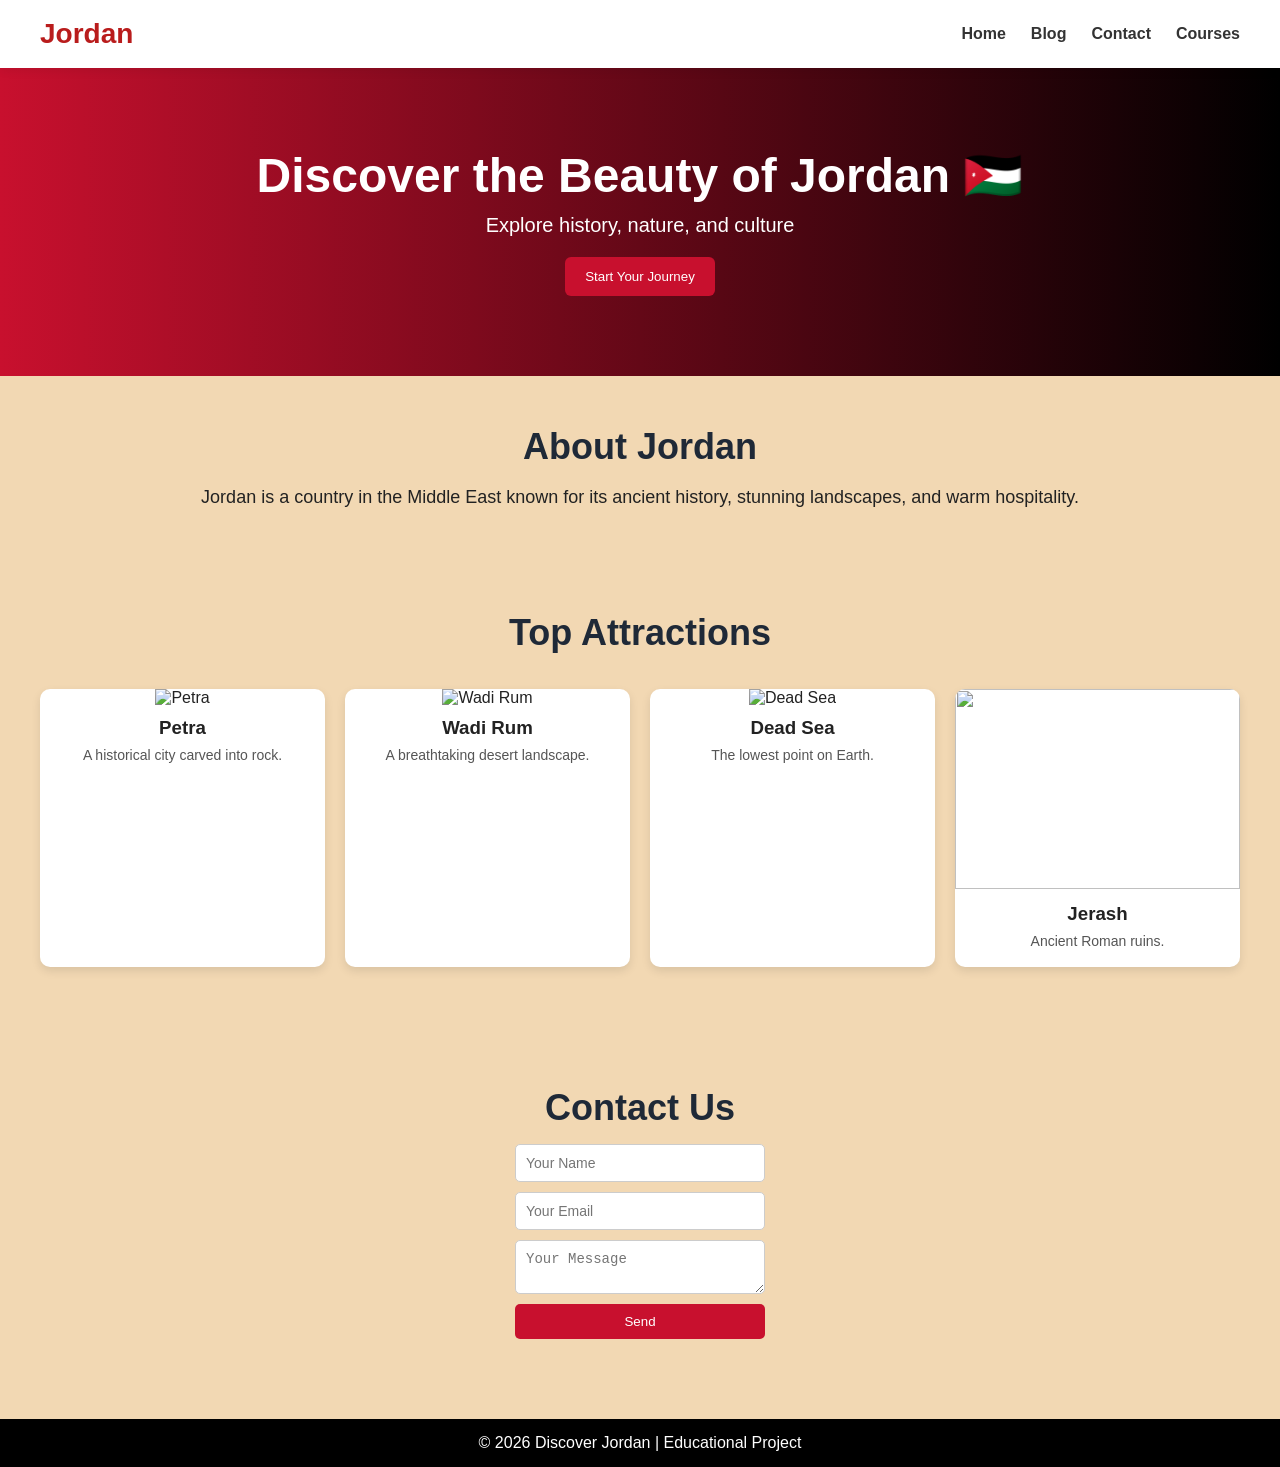
==== index.html @ bf40acca "Add files via upload" ====
<!DOCTYPE html>
<html lang="en">

<head>
    <link rel="stylesheet" href="gh.css">
    <meta charset="UTF-8">
    <meta name="viewport" content="width=device-width, initial-scale=1.0">
    <title>Discover Jordan</title>
    <link rel="stylesheet" href="style.css">
</head>

<body>

<nav class="navbar">
    <div class="logo">Jordan</div>

    <ul class="nav-links">
        <li><a href="#">Home</a></li>
        <li><a href="#">Blog</a></li>
        <li><a href="#">Contact</a></li>
        <li><a href="#">Courses</a></li>
    </ul>
</nav>
    <header>
        <h1>Discover the Beauty of Jordan 🇯🇴</h1>
        <p>Explore history, nature, and culture</p>
        <button onclick="scrollToSection('about')">Start Your Journey</button>
    </header>

    <section id="about">
        <h2>About Jordan</h2>
        <p>
            Jordan is a country in the Middle East known for its ancient history,
            stunning landscapes, and warm hospitality.
        </p>
    </section>

<section id="places">
    <h2>Top Attractions</h2>
    <div class="cards">
        <div class="card">
            <img src="images/ب.jpg" alt="Petra">
            <h3>Petra</h3>
            <p>A historical city carved into rock.</p>
        </div>

        <div class="card">
            <img src="images/و.jpg" alt="Wadi Rum">
            <h3>Wadi Rum</h3>
            <p>A breathtaking desert landscape.</p>
        </div>

        <div class="card">
            <img src="images/ي.jpg" alt="Dead Sea">
            <h3>Dead Sea</h3>
            <p>The lowest point on Earth.</p>
        </div>

        <div class="card">
            <img src="images/ج.jpg"Jerash">
            <h3>Jerash</h3>
            <p>Ancient Roman ruins.</p>
        </div>
    </div>
</section>

    <section id="contact">
        <h2>Contact Us</h2>
        <form onsubmit="return showMessage()">
            <input type="text" placeholder="Your Name" required>
            <input type="email" placeholder="Your Email" required>
            <textarea placeholder="Your Message" required></textarea>
            <button type="submit">Send</button>
        </form>
        <p id="msg"></p>
    </section>

    <footer>
        <p>© 2026 Discover Jordan | Educational Project</p>
    </footer>

    <script src="script.js"></script>
    

</body>

</html>
---- gh.css ----
* {
    margin: 0;
    padding: 0;
    box-sizing: border-box;
}

body {
    font-family: Arial, sans-serif;
    text-align: center;
    background-color: #f2d8b3;
    color: #222;
}

.navbar {
    background: white;
    padding: 18px 40px;
    display: flex;
    justify-content: space-between;
    align-items: center;
    box-shadow: 0 2px 10px rgba(0, 0, 0, 0.08);
    position: sticky;
    top: 0;
    z-index: 1000;
}

.logo {
    font-size: 28px;
    font-weight: bold;
    color: #b91c1c;
}

.nav-links {
    list-style: none;
    display: flex;
    gap: 25px;
}

.nav-links a {
    text-decoration: none;
    color: #333;
    font-size: 16px;
    font-weight: 600;
    transition: 0.3s;
    position: relative;
}

.nav-links a:hover {
    color: #b91c1c;
}

.nav-links a::after {
    content: "";
    position: absolute;
    left: 0;
    bottom: -5px;
    width: 0;
    height: 2px;
    background: #b91c1c;
    transition: 0.3s;
}

.nav-links a:hover::after {
    width: 100%;
}

header {
    background: linear-gradient(to right, #c8102e, black);
    color: white;
    padding: 80px 20px;
}

header h1 {
    font-size: 48px;
    margin-bottom: 10px;
}

header p {
    font-size: 20px;
    margin-bottom: 20px;
}

header button {
    background: #c8102e;
    color: white;
    border: none;
    padding: 12px 20px;
    cursor: pointer;
    border-radius: 6px;
    transition: 0.3s;
}

header button:hover {
    background: #991b1b;
}

section {
    padding: 50px 20px;
}

section h2 {
    margin-bottom: 15px;
    font-size: 36px;
    color: #1f2937;
}

section p {
    font-size: 18px;
    line-height: 1.6;
}

.cards {
    display: grid;
    grid-template-columns: repeat(auto-fit, minmax(250px, 1fr));
    gap: 20px;
    padding: 20px;
}

.card {
    background: white;
    border-radius: 10px;
    overflow: hidden;
    text-align: center;
    box-shadow: 0 4px 10px rgba(0, 0, 0, 0.1);
    transition: 0.3s;
}

.card:hover {
    transform: scale(1.05);
}

.card img {
    width: 100%;
    height: 200px;
    object-fit: cover;
}

.card h3 {
    margin: 10px 0 5px;
    color: #222;
}

.card p {
    padding: 0 10px 15px;
    font-size: 14px;
    color: #555;
}

form {
    display: flex;
    flex-direction: column;
    gap: 10px;
    width: 250px;
    margin: auto;
}

input,
textarea {
    padding: 10px;
    border: 1px solid #ccc;
    border-radius: 5px;
    font-size: 14px;
}

button {
    background: #c8102e;
    color: white;
    border: none;
    padding: 10px;
    cursor: pointer;
    border-radius: 5px;
    transition: 0.3s;
}

button:hover {
    background: #991b1b;
}

footer {
    background: black;
    color: white;
    padding: 15px;
    margin-top: 30px;
}

@media (max-width: 768px) {
    .navbar {
        flex-direction: column;
        gap: 15px;
        padding: 20px;
    }

    .nav-links {
        flex-wrap: wrap;
        justify-content: center;
    }

    header h1 {
        font-size: 32px;
    }

    header p {
        font-size: 16px;
    }
}
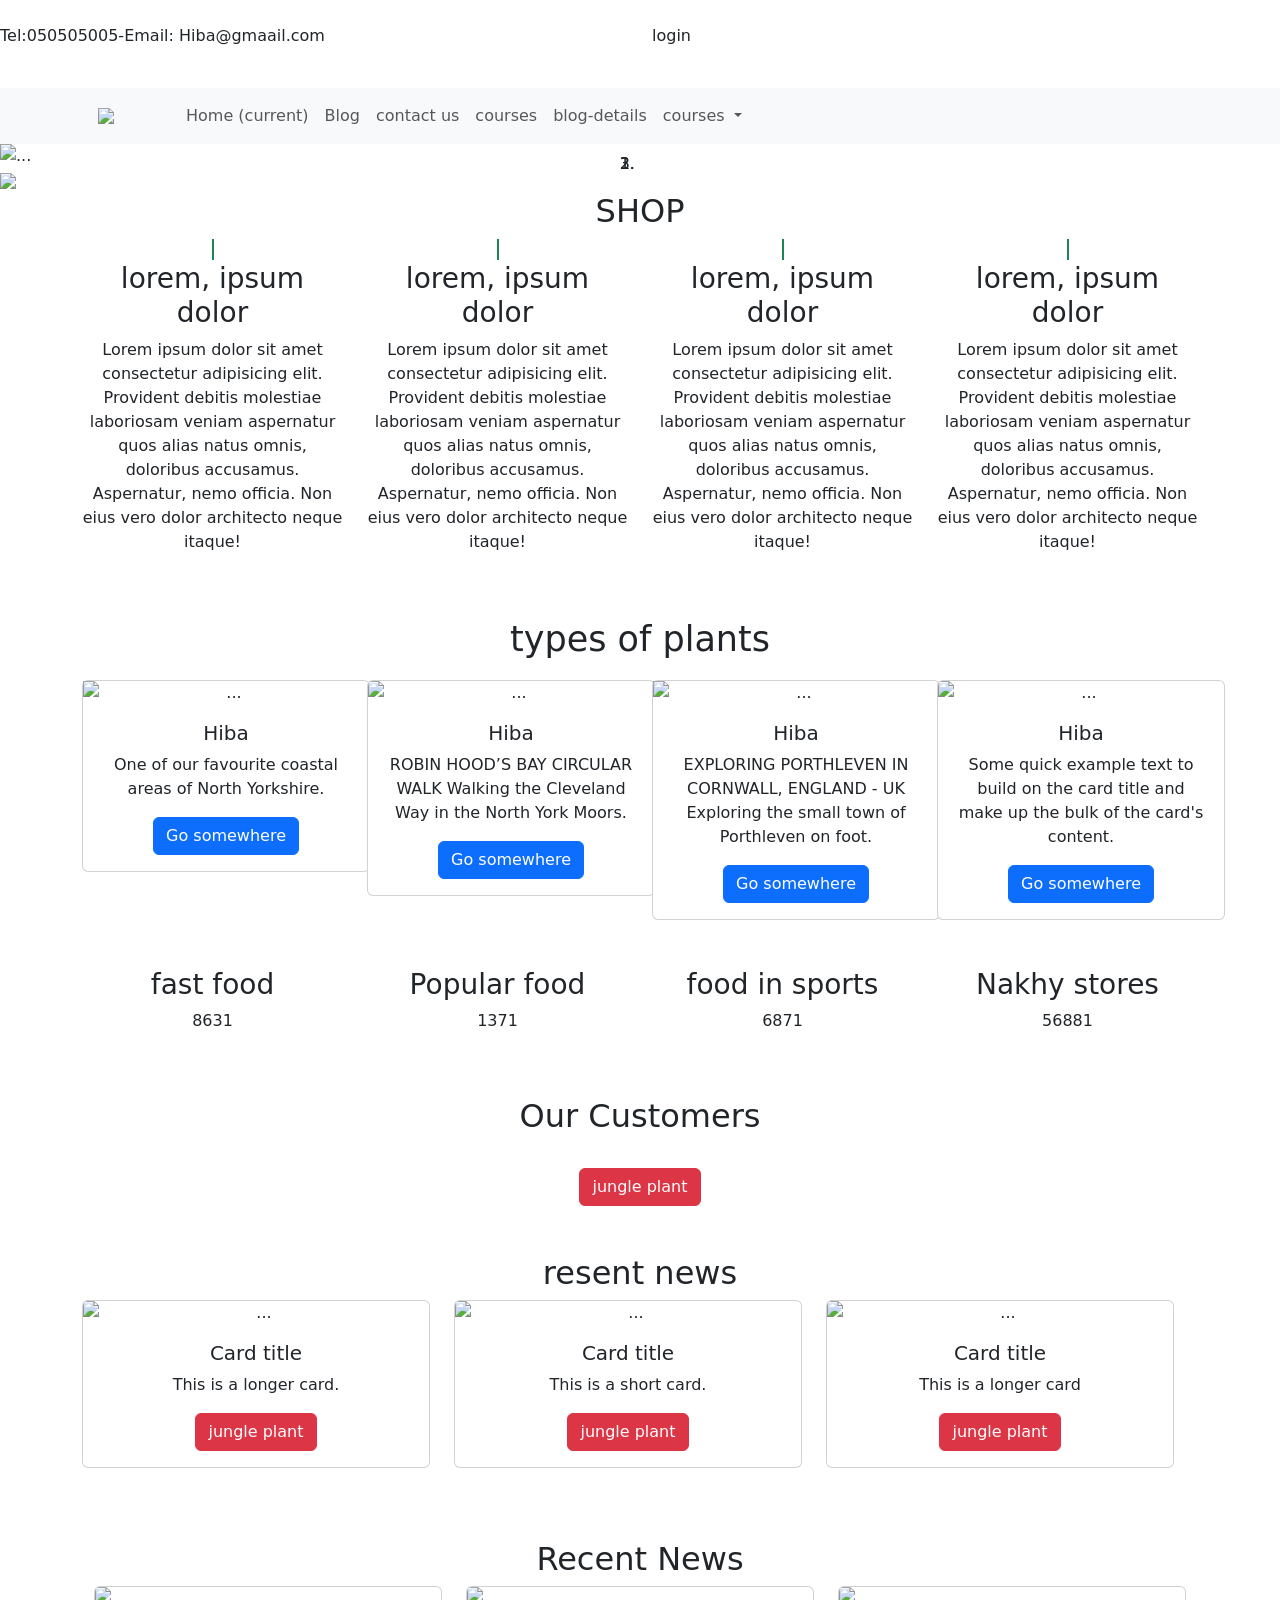
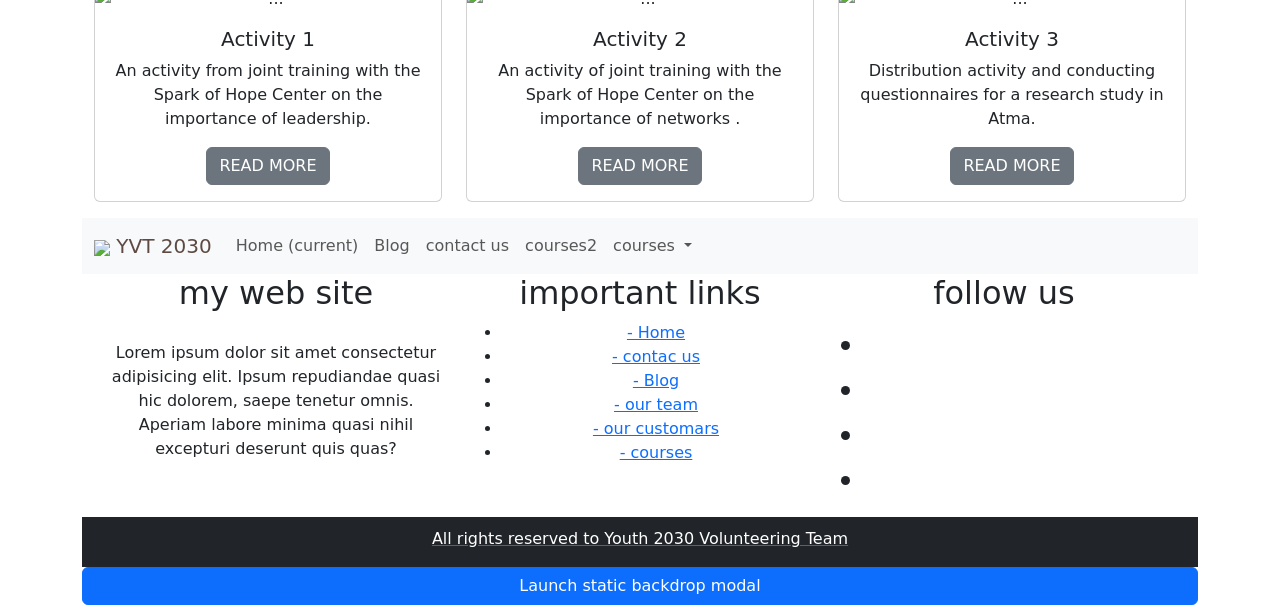
==== commit 68bedb03: "Add files via upload" ====
--- a/index.html
+++ b/index.html
@@ -1,87 +1,600 @@
 <!DOCTYPE html>
 <html lang="en">
-
 <head>
-    <link rel="stylesheet" href="gh.css">
     <meta charset="UTF-8">
-    <meta name="viewport" content="width=device-width, initial-scale=1.0">
-    <title>Discover Jordan</title>
-    <link rel="stylesheet" href="style.css">
+    <meta http-equiv="X-UA-Compatible" content="IE=edge">
+    <meta name="viewport" content="width= , initial-scale=1.0">
+    <link rel="stylesheet" href="https://use.fontawesome.com/releases/v6.1.1/css/all.css" integrity="sha384-/frq1SRXYH/bSyou/HUp/hib7RVN1TawQYja658FEOodR/FQBKVqT9Ol+Oz3Olq5" crossorigin="anonymous"/>
+    <link rel="stylesheet"href ="https://cdn.jsdelivr.net/npm/bootstrap@5.1.3/dist/css/bootstrap.min.css" rel="stylesheet" integrity="sha384-1BmE4kWBq78iYhFldvKuhfTAU6auU8tT94WrHftjDbrCEXSU1oBoqyl2QvZ6jIW3" crossorigin="anonymous">
+    <link rel="stylesheet" href="css/style.css">
+    <title>مشروع السيارات </title>
 </head>
-
 <body>
-
-<nav class="navbar">
-    <div class="logo">Jordan</div>
-
-    <ul class="nav-links">
-        <li><a href="#">Home</a></li>
-        <li><a href="#">Blog</a></li>
-        <li><a href="#">Contact</a></li>
-        <li><a href="#">Courses</a></li>
-    </ul>
+    <!-- stort header -->
+  <div class=" header">
+   <dive class="container"> 
+    <div class="row">
+            <div class="col" >
+         Tel:050505005-Email: Hiba@gmaail.com
+        </div>
+        <div class="col">
+           <p> login</p>
+            </div>
+       </div>
+    </div>
+</dive>
+
+<!-- End Header -->
+
+<!-- start navbar -->
+
+
+
+
+
+
+
+    
+<nav class="navbar navbar-expand-lg navbar-light bg-light">
+  <div class="container">
+    <a class="navbar-brand" href="#" style="color: #5e4a43">
+      <img src="" style="width: 50px" /> 
+    </a>
+    <img src="https://i.pinimg.com/564x/9b/16/ac/9b16ac992d1b89358af3dbe04a2aecd4.jpg" style="width: 80px;">
+  </a>
+
+    <button
+      class="navbar-toggler"
+      type="button"
+      data-toggle="collapse"
+      data-target="#navbarSupportedContent"
+      aria-controls="navbarSupportedContent"
+      aria-expanded="false"
+      aria-label="Toggle navigation"
+    >
+      <span class="navbar-toggler-icon"></span>
+    </button>
+
+    <div class="collapse navbar-collapse" id="navbarSupportedContent">
+      <ul class="navbar-nav ml-auto">
+        <li class="nav-item active">
+          <a class="nav-link" href="index.html"
+            >Home <span class="sr-only">(current)</span></a
+          >
+        </li>
+        <li class="nav-item">
+          <a class="nav-link" href="blog.html">Blog</a>
+        </li>
+        <li class="nav-item">
+          <a class="nav-link" href="contact-us.html">contact us</a>
+        </li>
+        <li class="nav-item">
+              <a class="nav-link" href="courses.html">courses</a>
+              
+              <li class="nav-item">
+                <a class="nav-link" href="blog-details.html">blog-details</a>
+
+        <li class="nav-item dropdown">
+          <a
+            class="nav-link dropdown-toggle"
+            href="#"
+            id="navbarDropdown"
+            role="button"
+            data-toggle="dropdown"
+            aria-expanded="false"
+          >
+            courses
+          </a>
+          <div class="dropdown-menu" aria-labelledby="navbarDropdown">
+            <a class="dropdown-item" href="#"> Community participation</a>
+            <a class="dropdown-item" href="#"> mobilize and advocate</a>
+            <div class="dropdown-divider"></div>
+            <div class="dropdown-divider"></div>
+            <a class="dropdown-item" href="#"> Volunteer work</a>
+            <div class="dropdown-divider"></div>
+            <a class="dropdown-item" href="#">development projects</a>
+          </div>
+        </li>
+    
+      </ul>
+    </div>
+  </div>
 </nav>
-    <header>
-        <h1>Discover the Beauty of Jordan 🇯🇴</h1>
-        <p>Explore history, nature, and culture</p>
-        <button onclick="scrollToSection('about')">Start Your Journey</button>
-    </header>
-
-    <section id="about">
-        <h2>About Jordan</h2>
-        <p>
-            Jordan is a country in the Middle East known for its ancient history,
-            stunning landscapes, and warm hospitality.
+
+
+
+
+
+
+
+
+
+
+
+
+
+<!-- End Header -->
+
+
+<!-- start slider -->
+
+<div id="carouselExampleCaptions" class="carousel slide" data-ride="carousel">
+    <ol class="carousel-indicators">
+      <li data-target="#carouselExampleCaptions" data-slide-to="0" class="active"></li>
+      <li data-target="#carouselExampleCaptions" data-slide-to="1"></li>
+      <li data-target="#carouselExampleCaptions" data-slide-to="2"></li>
+    </ol>
+    <div class="carousel-inner">
+        <div class="ovwrlay"></div>
+      <div class="carousel-item active">
+        <img src="images/1651169922469.png" class="d-block w-100" alt="...">
+        <img src="https://i.pinimg.com/564x/9b/16/ac/9b16ac992d1b89358af3dbe04a2aecd4.jpg" style="width: 80px;">
+      
+        <div class="carousel-caption d-none d-md-block">
+          <h style="font-size:50px; background-color:#5e7239 " > First slide label</h5>
+          <p>Some representative<span style="display: inline-block; background-color: #7eb57e">placeholder </span> content for the first slide.</p>
+        </div>
+      </div>
+      <div class="carousel-item">
+        <img src="images/1651175532726.png" class="d-block w-100" alt="...">
+        <div class="carousel-caption d-none d-md-block">
+          <h5 >Second slide label</h5>
+          <p>Some representative placeholder content for the second slide.</p>
+        </div>
+      </div>
+      <div class="carousel-item">
+        <img src="images/1651175117798.png" class="d-block w-100" alt="...">
+        <div class="carousel-caption d-none d-md-block">
+          <h5>Third slide label</h5>
+          <p>Some representative placeholder content for the third slide.</p>
+        </div>
+      </div>
+    </div>
+    <button class="carousel-control-prev" type="button" data-target="#carouselExampleCaptions" data-slide="prev">
+      <span class="carousel-control-prev-icon" aria-hidden="true"></span>
+      <span class="sr-only">Previous</span>
+    </button>
+    <button class="carousel-control-next" type="button" data-target="#carouselExampleCaptions" data-slide="next">
+      <span class="carousel-control-next-icon" aria-hidden="true"></span>
+      <span class="sr-only">Next</span>
+    </button>
+  </div>
+
+<!-- End slider -->
+
+<!-- start feutures -->
+<div class="feutures text-center">
+    <h2> SHOP</h2>
+    <div class="container">
+        <div class="row">
+        <div class="col-lg-3 col-sm-6">
+            <i class="fas fa-leaf border border-success"></i>
+         <h3> lorem, ipsum dolor</h3>    
+             <p>Lorem ipsum dolor sit amet consectetur adipisicing elit. Provident debitis molestiae laboriosam veniam aspernatur quos alias natus omnis, doloribus accusamus. Aspernatur, nemo officia. Non eius vero dolor architecto neque itaque!</p>
+        </div> 
+    
+        <div class="col-lg-3 col-sm-6">
+            <i class="fas fa-leaf border border-success"></i>
+         <h3> lorem, ipsum dolor</h3>    
+             <p>Lorem ipsum dolor sit amet consectetur adipisicing elit. Provident debitis molestiae laboriosam veniam aspernatur quos alias natus omnis, doloribus accusamus. Aspernatur, nemo officia. Non eius vero dolor architecto neque itaque!</p>
+             </div>
+
+             <div class="col-lg-3 col-sm-6">
+                <i class="fas fa-leaf border border-success"></i>
+             <h3> lorem, ipsum dolor</h3>    
+                 <p>Lorem ipsum dolor sit amet consectetur adipisicing elit. Provident debitis molestiae laboriosam veniam aspernatur quos alias natus omnis, doloribus accusamus. Aspernatur, nemo officia. Non eius vero dolor architecto neque itaque!</p>
+            </div> 
+            
+            <div class="col-lg-3 col-sm-6">
+                <i class="fas fa-leaf border border-success"></i>
+             <h3> lorem, ipsum dolor</h3>    
+                 <p>Lorem ipsum dolor sit amet consectetur adipisicing elit. Provident debitis molestiae laboriosam veniam aspernatur quos alias natus omnis, doloribus accusamus. Aspernatur, nemo officia. Non eius vero dolor architecto neque itaque!</p>
+            </div> 
+
+
+
+        </div> 
+
+        </div>
+    </div>
+</div>
+
+<!-- End feutures -->
+
+<div class="our-teame mt-5 text-center">
+    <h2 style="font-size: 35px; margin-bottom: 20px;">types of plants</h2>
+    <div class="container">
+    <dive class="row">
+<div class="col-lg-3 col sm-6">
+    <div class="card" style="width: 18rem;">
+        <img src="images/144.jfif"card-img-top" alt="...">
+        <div class="card-body">
+          <h5 class="card-title">Hiba</h5>
+          <p class="card-text">One of our favourite coastal areas of North Yorkshire. </p>
+          <a href="#" class="btn btn-primary">Go somewhere</a>
+          <a href=""></a><i class="fa-brands fa-facebook-f fa-2x "style=" color: #339966"></i>
+          <a href=""></a><i class="fa-brands fa-whatsapp  fa-2x"style=" color: #339966"></i>
+          <a href=""></a><i class="fa-brands fa-instagram fa-2x "style=" color: #339966" ></i>
+        </div>
+      </div>
+   </div>
+
+
+   <div class="col-lg-3 col sm-6">
+    <div class="card" style="width: 18rem;">
+        <img src="images/2323.jpg" class="card-img-top" alt="...">
+        <div class="card-body">
+          <h5 class="card-title">Hiba</h5>
+          <p class="card-text">ROBIN HOOD’S BAY CIRCULAR WALK
+            Walking the Cleveland Way in the North York Moors.</p>
+          <a href="#" class="btn btn-primary">Go somewhere</a>
+          <a href=""></a><i class="fa-brands fa-facebook-f fa-2x "style=" color: #339966"></i>
+          <a href=""></a><i class="fa-brands fa-whatsapp  fa-2x"style=" color: #339966"></i>
+          <a href=""></a><i class="fa-brands fa-instagram fa-2x "style=" color: #339966" ></i>
+        </div>
+      </div>
+   </div>
+
+
+   <div class="col-lg-3 col sm-6">
+    <div class="card" style="width: 18rem;">
+        <img src="images/5454.jpg"card-img-top" alt="...">
+        <div class="card-body">
+          <h5 class="card-title">Hiba</h5>
+          <p class="card-text">EXPLORING PORTHLEVEN IN CORNWALL, ENGLAND - UK
+            Exploring the small town of Porthleven on foot.</p>
+          <a href="#" class="btn btn-primary">Go somewhere</a>
+          <a href=""></a><i class="fa-brands fa-facebook-f fa-2x "style=" color: #339966"></i>
+          <a href=""></a><i class="fa-brands fa-whatsapp  fa-2x"style=" color: #339966"></i>
+          <a href=""></a><i class="fa-brands fa-instagram fa-2x "style=" color: #339966" ></i>
+        </div>
+      </div>
+   </div>
+
+<!-- End feutures -->
+
+   <div class="col-lg-3 col sm-6">
+    <div class="card" style="width: 18rem;">
+        <img src="images/55557777.jpg"class="card-img-top" alt="...">
+        <div class="card-body">
+          <h5 class="card-title">Hiba</h5>
+          <p class="card-text">Some quick example text to build on the card title and make up the bulk of the card's content.</p>
+          <a href="#" class="btn btn-primary">Go somewhere</a>
+          <a href=""></a><i class="fa-brands fa-facebook-f fa-2x "style=" color: #339966"></i>
+          <a href=""></a><i class="fa-brands fa-whatsapp  fa-2x"style=" color: #339966"></i>
+          <a href=""></a><i class="fa-brands fa-instagram fa-2x "style=" color: #339966" ></i>
+        </div>
+      </div>
+   </div>
+
+
+    </dive>
+    </div>
+</div>
+
+<div class="statistic mt-5 text-center" >
+    <div class="overlay">
+      <div class="container">
+         <div class="row">
+           <div class="col-sm-3">
+            <h3>fast food </h3>
+            <p>8631</p>
+           </div>
+  
+          <div class="col-sm-3">
+            <h3>Popular food</h3>
+            <p>1371</p>
+          </div>
+  
+          <div class="col-sm-3">
+            <h3> food in sports </h3>
+            <p>6871</p>
+          </div>
+  
+          <div class="col-sm-3">
+            <h3>Nakhy stores</h3>
+            <p>56881</p>
+          </div>
+        </div>
+      </div>
+  
+    </div>
+  </div>
+    
+               
+                
+
+            
+<!-- End Header -->
+
+
+<!-- start slider -->
+<div class=" our-customers text-center ">
+    <h2 class="pt-5">Our Customers </h2>
+    <div class=" contoinar">
+        <div class="row">
+            <div class="coi- lg-md-3 col-sm-6">
+                <img src="images/800.jfif"alt=""style=" width:10%;">
+            </div>
+
+            <div class="coi- lg-md-3 col-sm-6">
+                <img src="images/800.jfif"alt=""style=" width:10%;">
+
+            </div>
+
+    
+    </div>
+</div>
+<button class=" btn btn-danger">jungle plant</button>
+<div class="recent_news mt-5 -5">
+    <h2>resent news</h2>
+<div class="container">
+<div class="row">
+    <div class="row row-cols-1 row-cols-md-3">
+        <div class="col mb-4">
+          <div class="card h-70">
+            <img src="images/55.jpg" class="card-img-top" alt="...">
+            <div class="card-body">
+              <h5 class="card-title">Card title</h5>
+              <p class="card-text">This is a longer card.</p>
+              <button class=" btn btn-danger">jungle plant</button>
+            </div>
+          </div>
+        </div>
+        <div class="col mb-2">
+          <div class="card h-70">
+            <img src="images/878877.jpg" class="card-img-top" alt="...">
+            <div class="card-body">
+              <h5 class="card-title">Card title</h5>
+              <p class="card-text">This is a short card.</p>
+              <button class=" btn btn-danger">jungle plant</button>
+            </div>
+          </div>
+        </div>
+        <div class="col mb-4">
+          <div class="card h-70">
+            <img src="images/3333.jpg" class="card-img-top" alt="...">
+            <div class="card-body">
+              <h5 class="card-title">Card title</h5>
+              <p class="card-text">This is a longer card </p>
+              <button class=" btn btn-danger">jungle plant</button>
+            </div>
+          </div>
+        </div>
+       
+        </div>
+      </div>
+      
+
+      
+
+
+
+
+<!--  Start Recent News -->
+<div class="recent-news mt-5 text-center">
+  <h2>Recent News</h2>
+  <div class="container">
+    <div class="row">
+      <div class="col-md-4 mb-3">
+        <div class="card h-100">
+          <img src="images/2222888.jpg" class="card-img-top" alt="..." />
+          <div class="card-body">
+            <h5 class="card-title">Activity 1</h5>
+            <p class="card-text">
+              An activity from joint training with the Spark of Hope Center
+              on the importance of leadership.
+            </p>
+            <button class="btn btn-secondary">READ MORE</button>
+          </div>
+        </div>
+      </div>
+      <div class="col-md-4 mb-3">
+        <div class="card h-100">
+          <img src="images/144.jfif" class="card-img-top" alt="..." />
+          <div class="card-body">
+            <h5 class="card-title">Activity 2</h5>
+            <p class="card-text">
+              An activity of joint training with the Spark of Hope Center on
+              the importance of networks .
+            </p>
+            <button class="btn btn-secondary">READ MORE</button>
+          </div>
+        </div>
+      </div>
+      <div class="col-md-4 mb-3">
+        <div class="card h-100">
+          <img src="images/2 (1).jfif" class="card-img-top" alt="..." />
+          <div class="card-body">
+            <h5 class="card-title">Activity 3</h5>
+            <p class="card-text">
+              Distribution activity and conducting questionnaires for a
+              research study in Atma.
+            </p>
+            <button class="btn btn-secondary">READ MORE</button>
+          </div>
+        </div>
+      </div>
+    
+<!--  End Recent News -->
+<!--  Start Footer -->
+
+
+
+<nav class="navbar navbar-expand-lg navbar-light bg-light">
+      <div class="container">
+        <a class="navbar-brand" href="#" style="color: #5e4a43">
+          <img src="images/700.jfif" style="width: 50px" /> YVT 2030
+        </a>
+        <button
+          class="navbar-toggler"
+          type="button"
+          data-toggle="collapse"
+          data-target="#navbarSupportedContent"
+          aria-controls="navbarSupportedContent"
+          aria-expanded="false"
+          aria-label="Toggle navigation"
+        >
+          <span class="navbar-toggler-icon"></span>
+        </button>
+
+        <div class="collapse navbar-collapse" id="navbarSupportedContent">
+          <ul class="navbar-nav ml-auto">
+            <li class="nav-item active">
+              <a class="nav-link" href="index.html"
+                >Home <span class="sr-only">(current)</span></a
+              >
+            </li>
+            <li class="nav-item">
+              <a class="nav-link" href="blog.html">Blog</a>
+            </li>
+            <li class="nav-item">
+              <a href="contact_us.html" class="nav-link">contact us</a>
+            </li>
+
+            <li class="nav-item">
+              <a href="course.details.html" class="nav-link">courses2</a>
+            </li>
+            <li class="nav-item dropdown">
+              <a
+                class="nav-link dropdown-toggle"
+                href="#"
+                id="navbarDropdown"
+                role="button"
+                data-toggle="dropdown"
+                aria-expanded="false"
+              >
+                courses
+              </a>
+              <div class="dropdown-menu" aria-labelledby="navbarDropdown">
+                <a class="dropdown-item" href="#"> Community participation</a>
+                <a class="dropdown-item" href="#"> mobilize and advocate</a>
+                <div class="dropdown-divider"></div>
+                <div class="dropdown-divider"></div>
+                <a class="dropdown-item" href="#"> Volunteer work</a>
+                <div class="dropdown-divider"></div>
+                <a class="dropdown-item" href="#">development projects</a>
+              </div>
+            </li>
+        
+          </ul>
+        </div>
+      </div>
+    </nav>
+
+
+
+<footer>
+  <div class="container">
+    <div class="row">
+      <div class="col-sm-4">
+        <h2>my web site</h2>
+        <p style="padding-top: 20px">
+          Lorem ipsum dolor sit amet consectetur adipisicing elit. Ipsum
+          repudiandae quasi hic dolorem, saepe tenetur omnis. Aperiam labore
+          minima quasi nihil excepturi deserunt quis quas?
         </p>
-    </section>
-
-<section id="places">
-    <h2>Top Attractions</h2>
-    <div class="cards">
-        <div class="card">
-            <img src="images/ب.jpg" alt="Petra">
-            <h3>Petra</h3>
-            <p>A historical city carved into rock.</p>
-        </div>
-
-        <div class="card">
-            <img src="images/و.jpg" alt="Wadi Rum">
-            <h3>Wadi Rum</h3>
-            <p>A breathtaking desert landscape.</p>
-        </div>
-
-        <div class="card">
-            <img src="images/ي.jpg" alt="Dead Sea">
-            <h3>Dead Sea</h3>
-            <p>The lowest point on Earth.</p>
-        </div>
-
-        <div class="card">
-            <img src="images/ج.jpg"Jerash">
-            <h3>Jerash</h3>
-            <p>Ancient Roman ruins.</p>
-        </div>
-    </div>
-</section>
-
-    <section id="contact">
-        <h2>Contact Us</h2>
-        <form onsubmit="return showMessage()">
-            <input type="text" placeholder="Your Name" required>
-            <input type="email" placeholder="Your Email" required>
-            <textarea placeholder="Your Message" required></textarea>
-            <button type="submit">Send</button>
-        </form>
-        <p id="msg"></p>
-    </section>
-
-    <footer>
-        <p>© 2026 Discover Jordan | Educational Project</p>
-    </footer>
-
-    <script src="script.js"></script>
-    
-
+      </div>
+      <div class="col-sm-4">
+        <h2>important links</h2>
+        <ul>
+          <li><a href="index.html">- Home</a></li>
+          <li><a href="contact_us.html">- contac us</a></li>
+          <li><a href="blog.html">- Blog</a></li>
+          <li><a href="#">- our team</a></li>
+          <li><a href="#">- our customars</a></li>
+          <li><a href="courses.html">- courses</a></li>
+        </ul>
+      </div>
+      <div class="col-sm-4">
+        <h2>follow us</h2>
+        <ul>
+          <li style="font-size: 30px">
+            <a href="#"><i class="fa-brands fa-facebook-square"></i> </a>
+          </li>
+          <li style="font-size: 30px">
+            <a href="#"><i class="fa-brands fa-instagram-square"></i></a>
+          </li>
+          <li style="font-size: 30px">
+            <a href="#"><i class="fa-brands fa-twitter-square"></i></a>
+          </li>
+          <li style="font-size: 30px">
+            <a href="#"><i class="fa-brands fa-linkedin"></i></a>
+          </li>
+        </ul>
+      </div>
+    </div>
+  </div>
+</footer>
+<div class="footer1 text-center bg-dark">
+  <div class="container">
+    <div class="row">
+      <div class="col">
+        <a href="https://www.facebook.com/2030Team"
+          ><p style="color: white; padding-top: 10px">
+            <i class="fa-solid fa-copyright"></i> All rights reserved to
+            Youth 2030 Volunteering Team
+          </p></a
+        >
+      </div>
+    </div>
+  </div>
+</div>
+<!--  End Footer -->
+<!-- Start Modal -->
+<!-- Button trigger modal -->
+<button type="button" class="btn btn-primary" data-toggle="modal" data-target="#staticBackdrop">
+  Launch static backdrop modal
+</button>
+<!-- Modal -->
+<div class="modal fade" id="staticBackdrop" data-backdrop="static" data-keyboard="false" tabindex="-1" aria-labelledby="staticBackdropLabel" aria-hidden="true">
+  <div class="modal-dialog">
+    <div class="modal-content">
+      <div class="modal-header">
+        <h5 class="modal-title" id="staticBackdropLabel" style="color: #5e4a43;">YVT 2030</h5>
+        <button type="button" class="close" data-dismiss="modal" aria-label="Close">
+          <span aria-hidden="true">&times;</span>
+        </button>
+      </div>
+      <div class="modal-body"  style=" color: white; background-color:#028575;">
+        <div class="card text-white bg-secondary mb-3" >
+          <div class="card-header">Login in our Team</div>
+          <div class="card-body"  style=" color: white; background-color:#028575;">
+            <form >
+              <div class="form-group" >
+                <label for="exampleInputEmail1">Email address</label>
+                <input type="email" class="form-control" id="exampleInputEmail1" aria-describedby="emailHelp">
+              </div>
+              <div class="form-group">
+                <label for="exampleInputPassword1">Password</label>
+                <input type="password" class="form-control" id="exampleInputPassword1">
+              </div>
+            </form>
+          </div>
+        <!-- start form in modal -->
+      
+        <!-- end forn in modal -->
+      </div>
+      <div class="modal-footer">
+        <button type="button" class="btn btn-secondary" data-dismiss="modal">Close</button>
+        <button type="button" class="btn btn-primary">login</button>
+      </div>
+    </div>
+  </div>
+</div>
+
+<!-- End modal -->
+<script src="https://cdn.jsdelivr.net/npm/jquery@3.5.1/dist/jquery.slim.min.js"
+  integrity="sha384-DfXdz2htPH0lsSSs5nCTpuj/zy4C+OGpamoFVy38MVBnE+IbbVYUew+OrCXaRkfj"
+  crossorigin="anonymous">
+</script>
+<script src="https://cdn.jsdelivr.net/npm/popper.js@1.16.1/dist/umd/popper.min.js"
+  integrity="sha384-9/reFTGAW83EW2RDu2S0VKaIzap3H66lZH81PoYlFhbGU+6BZp6G7niu735Sk7lN"
+  crossorigin="anonymous">
+</script>
+<script src="https://cdn.jsdelivr.net/npm/bootstrap@4.6.1/dist/js/bootstrap.min.js"
+  integrity="sha384-VHvPCCyXqtD5DqJeNxl2dtTyhF78xXNXdkwX1CZeRusQfRKp+tA7hAShOK/B/fQ2"
+  crossorigin="anonymous">
+</script>
 </body>
-
 </html>
